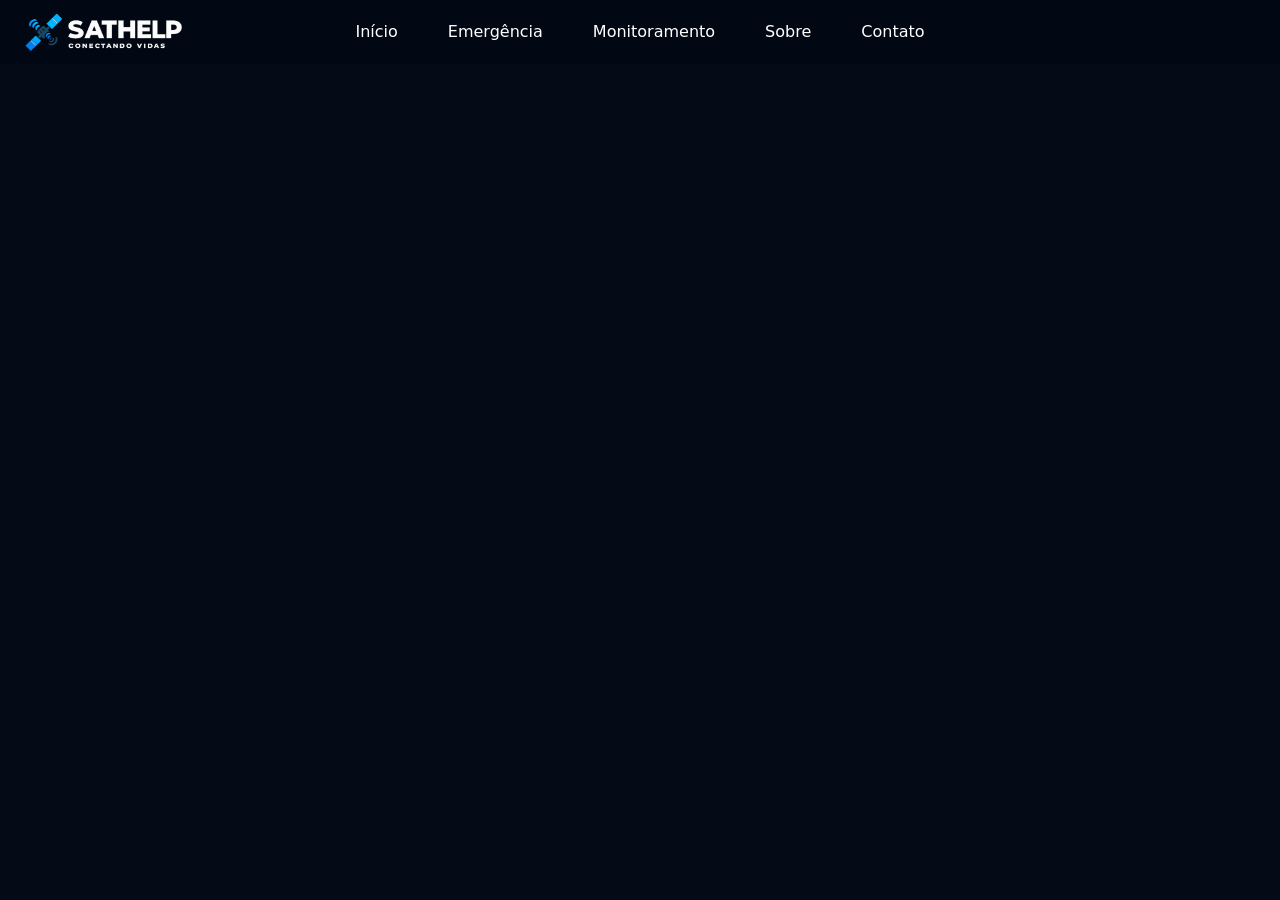
==== index.html @ 34e7726e "Primeiro commit, contendo a estrutura básica do site" ====
<!DOCTYPE html>
<html lang="pt">
<head>
	<meta charset="UTF-8">
	<meta http-equiv="X-UA-Compatible" content="IE=edge">
	<meta name="viewport" content="width=device-width, initial-scale=1.0">
	<link rel="preconnect" href="https://fonts.googleapis.com">
	<link rel="preconnect" href="https://fonts.gstatic.com" crossorigin>
	<link href="https://cdn.jsdelivr.net/npm/bootstrap@5.1.3/dist/css/bootstrap.min.css" rel="stylesheet">
	<link rel="stylesheet" href="https://cdn.jsdelivr.net/npm/bootstrap-icons@1.11.3/font/bootstrap-icons.css">
	<link href="css/style.css" rel="stylesheet">
	<link rel="icon" type="image/png" href="img/Satelite.png">
    <title>SatHelp</title>
</head>
<body>
    <header>
        <iframe src="menu.html" style="width:100%; height:70px; border:none;"></iframe>
    </header>
    <iframe name="conteudo" class="conteudo_index"></iframe>
</body>
</html>
---- css/style.css ----
/* ---------------------------- Configuração do menu ---------------------------- */

.body_menu {
    margin: 0;
    padding: 0;
    height: 70px;
    overflow: hidden;
}

.header_menu {
    display: flex;
    align-items: center; /* alinha verticalmente */
    justify-content: center; /* centraliza tudo */
    padding: 20px;
    background-color: #010713;
    position: relative; /* permite posicionar o logo */
}

.logo {
    position: absolute;
    left: 20px;
}

.logo img {
    width: 15%;
}

.navbar_menu {
    display: flex;
    gap: 50px; /* espaço entre os links */
    z-index: 10; /* garante que o menu fica acima do logo */
}

.navbar_menu a {
    color: white;
    text-decoration: none;
    font-weight: 500;
    text-align: center; /* centraliza o texto dentro do link */
}


/* ---------------------------- Configuração geral ---------------------------- */

body {
    margin: 0;
    padding: 0;
    height: 100vh;
    display: flex;
    flex-direction: column;
    background-color: #040A16;
}

.conteudo_index, .conteudo_contato, .conteudo_emergencia, .conteudo_monitoramento, .conteudo_sobre  { /* background das páginas */
    margin: 0px;
    width:100%;
    height:calc(100vh - 70px);
    border:none;
}

.conteudo_contato, .conteudo_emergencia, .conteudo_monitoramento, .conteudo_sobre  { /* background das páginas */
    background-color: #040A16;
}

iframe {
    display: block;
    margin: 0;
    padding: 0;
}

/* ---------------------------- Index ---------------------------- */


/* ---------------------------- Emergência ---------------------------- */


/* ---------------------------- Monitoramento ---------------------------- */


/* ---------------------------- Sobre ---------------------------- */


/* ---------------------------- Contato ---------------------------- */
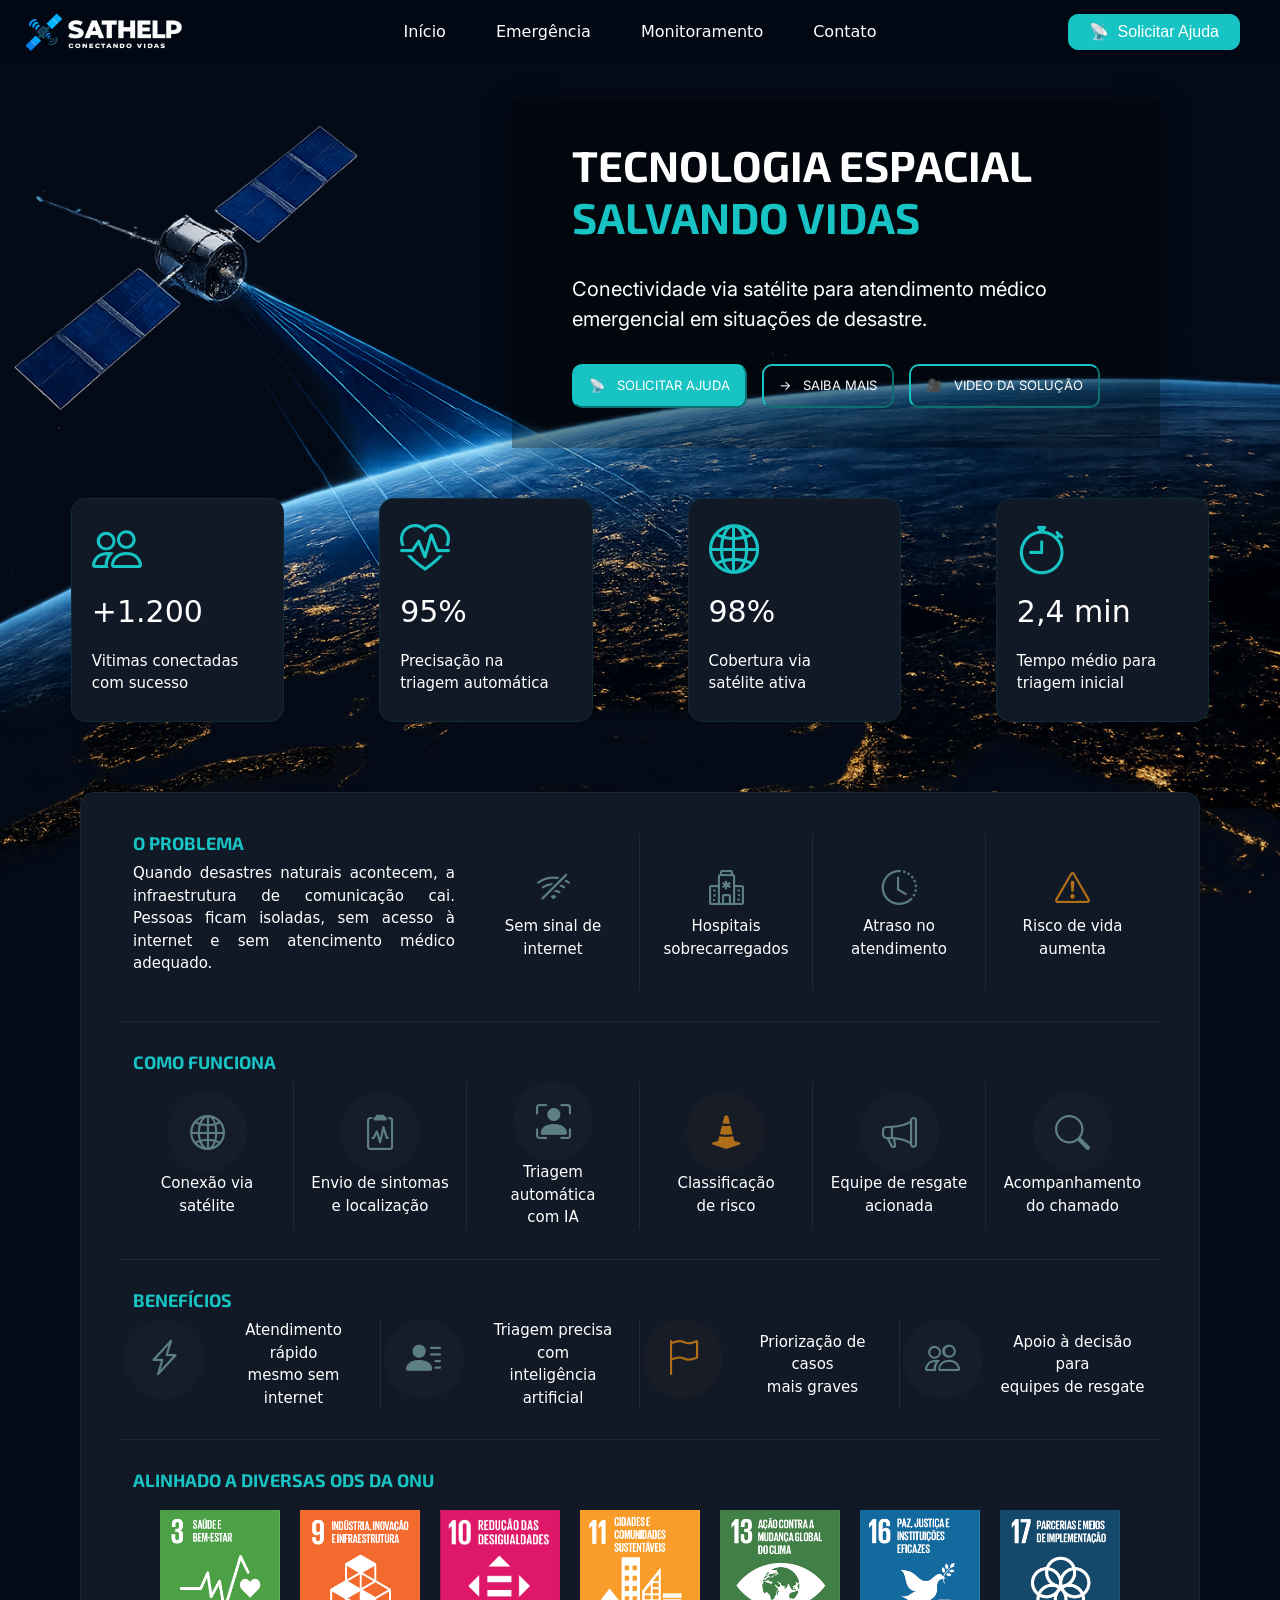
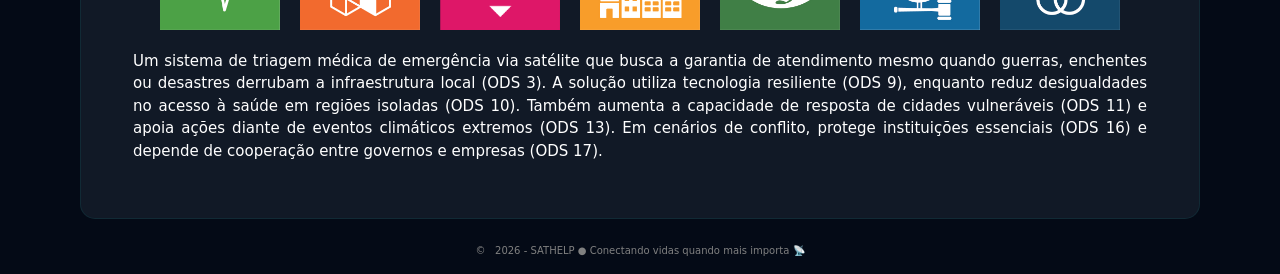
==== commit 71d431ce: "Conclusão do site" ====
--- a/index.html
+++ b/index.html
@@ -6,8 +6,10 @@
 	<meta name="viewport" content="width=device-width, initial-scale=1.0">
 	<link rel="preconnect" href="https://fonts.googleapis.com">
 	<link rel="preconnect" href="https://fonts.gstatic.com" crossorigin>
+	<link href="https://fonts.googleapis.com/css2?family=Exo+2:wght@300;400;600;700&display=swap" rel="stylesheet">
+	<link href="https://fonts.googleapis.com/css2?family=Inter:wght@300;400;600;700&display=swap" rel="stylesheet">
 	<link href="https://cdn.jsdelivr.net/npm/bootstrap@5.1.3/dist/css/bootstrap.min.css" rel="stylesheet">
-	<link rel="stylesheet" href="https://cdn.jsdelivr.net/npm/bootstrap-icons@1.11.3/font/bootstrap-icons.css">
+	<link rel="stylesheet" href="https://cdn.jsdelivr.net/npm/bootstrap-icons@1.11.4/font/bootstrap-icons.css">
 	<link href="css/style.css" rel="stylesheet">
 	<link rel="icon" type="image/png" href="img/Satelite.png">
     <title>SatHelp</title>
@@ -16,6 +18,157 @@
     <header>
         <iframe src="menu.html" style="width:100%; height:70px; border:none;"></iframe>
     </header>
-    <iframe name="conteudo" class="conteudo_index"></iframe>
+	<div class="conteudo conteudo_index">
+		<div class="caixa_index">
+			<div class="caixa_title_index">
+				<h1>
+					<span class="title_A">TECNOLOGIA ESPACIAL</span><br>
+					<span class="title_B">SALVANDO VIDAS</span>
+				</h1>
+				<p class="text_title">Conectividade via satélite para atendimento médico<br>emergencial em situações de desastre.</p>
+				<div class="botoes_index">
+					<button class="botao_azul botao_espaco"><a href="emergencia.html">&#128225; &nbsp; SOLICITAR AJUDA</a></button>
+					<button class="botao_transparente botao_espaco"><a href="#sobre_solucao">&#x2192; &nbsp; SAIBA MAIS</a></button>
+					<button class="botao_transparente"><a href="">&#x1F3A5; &nbsp; VIDEO DA SOLUÇÃO</a></button>
+				</div>
+			</div>
+		</div>
+		<div class="caixa row group_box_line_index">
+			<div class="col-md-2 box_line_index">
+				<i class="bi bi-people icon_index"></i>
+				<p class="big_p_index">+1.200</p>
+				<p class="little_p_index mb-0">Vitimas conectadas<br>com sucesso</p>
+			</div>
+			<div class="col-md-2 box_line_index">
+				<i class="bi bi-heart-pulse icon_index"></i>
+				<p class="big_p_index">95%</p>
+				<p class="little_p_index">Precisação na<br>triagem automática</p>
+			</div>
+			<div class="col-md-2 box_line_index">
+				<i class="bi bi-globe2 icon_index"></i>
+				<p class="big_p_index">98%</p>
+				<p class="little_p_index">Cobertura via<br>satélite ativa</p>
+			</div>
+			<div class="col-md-2 box_line_index">
+				<i class="bi bi-stopwatch icon_index"></i>
+				<p class="big_p_index">2,4 min</p>
+				<p class="little_p_index">Tempo médio para<br>triagem inicial</p>
+			</div>
+		</div>
+		<div class="container_sobre" id="sobre_solucao">
+			<div class="row">
+				<div class="col-md-4">
+					<h6>O PROBLEMA</h6>
+					<p class="text_sobre">Quando desastres naturais acontecem, a infraestrutura de comunicação cai. Pessoas ficam isoladas, sem acesso à internet e sem atencimento médico adequado.</p>
+				</div>
+				<div class="box_sobre col-md-2 line_v_sobre">
+					<i class="bi bi-wifi-off icon_sobre"></i>
+					<p class="p_sobre mb-0">Sem sinal de<br>internet</p>
+				</div>
+				<div class="box_sobre col-md-2 line_v_sobre">
+					<i class="bi bi-hospital icon_sobre"></i>
+					<p class="p_sobre mb-0">Hospitais<br>sobrecarregados</p>
+				</div>
+				<div class="box_sobre col-md-2 line_v_sobre">
+					<i class="bi bi-clock-history icon_sobre"></i>
+					<p class="p_sobre mb-0">Atraso no<br>atendimento</p>
+				</div>
+				<div class="box_sobre col-md-2">
+					<i class="bi bi-exclamation-triangle icon_sobre_warning"></i>
+					<p class="p_sobre mb-0">Risco de vida<br>aumenta</p>
+				</div>
+			</div>
+			<div class="line_h_sobre row">
+				<div class="col-md-4">
+					<h6>COMO FUNCIONA</h6>
+				</div>
+			</div>
+			<div class="row">
+				<div class="box_sobre col-md-2 line_v_sobre">
+					<i class="bi bi-globe2 icon_sobre icon_circle"></i>
+					<p class="p_sobre mb-0">Conexão via<br>satélite</p>
+				</div>
+				<div class="box_sobre col-md-2 line_v_sobre">
+					<i class="bi bi-clipboard2-pulse icon_sobre icon_circle"></i>
+					<p class="p_sobre mb-0">Envio de sintomas<br>e localização</p>
+				</div>
+				<div class="box_sobre col-md-2 line_v_sobre">
+					<i class="bi bi-person-bounding-box icon_sobre icon_circle"></i>
+					<p class="p_sobre mb-0">Triagem automática<br>com IA</p>
+				</div>
+				<div class="box_sobre col-md-2 line_v_sobre">
+					<i class="bi bi-cone-striped icon_sobre_warning icon_circle_warning"></i>
+					<p class="p_sobre mb-0">Classificação<br>de risco</p>
+				</div>
+				<div class="box_sobre col-md-2 line_v_sobre">
+					<i class="bi bi-megaphone icon_sobre icon_circle"></i>
+					<p class="p_sobre mb-0">Equipe de resgate<br>acionada</p>
+				</div>
+				<div class="box_sobre col-md-2">
+					<i class="bi bi-search icon_sobre icon_circle"></i>
+					<p class="p_sobre mb-0">Acompanhamento<br>do chamado</p>
+				</div>
+			</div>
+			<div class="line_h_sobre row">
+				<div class="col-md-4">
+					<h6>BENEFÍCIOS</h6>
+				</div>
+			</div>
+			<div class="row">
+				<div class="box_sobre icon_lateral col-md-1 icon_circle">
+					<i class="bi bi-lightning-charge"></i>
+				</div>
+				<div class="box_sobre col-md-2 line_v_sobre">
+					<p class="p_sobre mb-0">Atendimento rápido<br>mesmo sem internet</p>
+				</div>
+				<div class="box_sobre icon_lateral col-md-1 icon_circle">
+					<i class="bi bi-person-lines-fill"></i>
+				</div>
+				<div class="box_sobre col-md-2 line_v_sobre">
+					<p class="p_sobre mb-0">Triagem precisa com<br>inteligência artificial</p>
+				</div>
+				<div class="box_sobre icon_sobre_warning col-md-1 icon_circle_warning">
+					<i class="bi bi-flag"></i>
+				</div>
+				<div class="box_sobre col-md-2 line_v_sobre">
+					<p class="p_sobre mb-0">Priorização de casos<br>mais graves</p>
+				</div>
+				<div class="box_sobre icon_lateral col-md-1 icon_circle">
+					<i class="bi bi-people"></i>
+				</div>
+				<div class="box_sobre col-md-2">
+					<p class="p_sobre mb-0">Apoio à decisão para<br>equipes de resgate</p>
+				</div>
+			</div>
+			<div class="line_h_sobre row">
+				<div class="col-md-12">
+					<h6>ALINHADO A DIVERSAS ODS DA ONU</h6>
+				</div>
+				<div class="container_img col-md-12">
+					<img src="/img/ods03.png" alt="Imagem apresentando a ODS 03" width="120" height="120" class="img_sobre">
+					<img src="/img/ods09.png" alt="Imagem apresentando a ODS 09" width="120" height="120" class="img_sobre">
+					<img src="/img/ods10.png" alt="Imagem apresentando a ODS 10" width="120" height="120" class="img_sobre">
+					<img src="/img/ods11.png" alt="Imagem apresentando a ODS 11" width="120" height="120" class="img_sobre">
+					<img src="/img/ods13.png" alt="Imagem apresentando a ODS 13" width="120" height="120" class="img_sobre">
+					<img src="/img/ods16.png" alt="Imagem apresentando a ODS 16" width="120" height="120" class="img_sobre">
+					<img src="/img/ods17.png" alt="Imagem apresentando a ODS 17" width="120" height="120">
+				</div>
+				<div class="col-md-12">
+					<p class="text_sobre">Um sistema de triagem médica de emergência via satélite que busca a garantia de atendimento mesmo quando guerras, enchentes ou desastres derrubam a infraestrutura local (ODS 3). A solução utiliza tecnologia resiliente (ODS 9), enquanto reduz desigualdades no acesso à saúde em regiões isoladas (ODS 10). Também aumenta a capacidade de resposta de cidades vulneráveis (ODS 11) e apoia ações diante de eventos climáticos extremos (ODS 13). Em cenários de conflito, protege instituições essenciais (ODS 16) e depende de cooperação entre governos e empresas (ODS 17).</p>
+				</div>
+			</div>
+		</div>
+		<footer>
+			<br>
+			<p class="p_footer">&#x00A9; &nbsp; 2026 - SATHELP &#x25CF; Conectando vidas quando mais importa &#128225;</p>
+		</footer>
+	</div>
+	<script>
+		/* Responsável por trocar a cor e texto do botão que aparece no cabeçalho */
+		const iframe = document.querySelector("header iframe");
+		iframe.onload = () => {
+			iframe.contentWindow.postMessage({ color: "blue" }, "*");
+		};
+	</script>
 </body>
 </html>
--- a/css/style.css
+++ b/css/style.css
@@ -7,8 +7,31 @@
     overflow: hidden;
 }
 
+.header_menu, .navbar_menu {  /* display flex */
+    display: flex;
+}
+
+.avatar-status, .text-status {  /* display inline */
+    display: inline;
+}
+
+.navbar_menu a, .btn-blue, .btn-red, .btn-blue:hover, .user-name {  /* fonte de cor branca */
+    color: white;
+}
+
+.avatar-status, .user-function {  /* fonte de cor cinza */
+    color: grey;
+}
+
+.navbar_menu a, .btn-transparent { /* centraliza o texto */
+    text-align: center; 
+}
+
+#menuButton, .btn-menu, .botao_enviar { /* Fonte-family google fonts */
+    font-family: "Inter", sans-serif;
+}
+
 .header_menu {
-    display: flex;
     align-items: center; /* alinha verticalmente */
     justify-content: center; /* centraliza tudo */
     padding: 20px;
@@ -26,57 +49,836 @@
 }
 
 .navbar_menu {
-    display: flex;
     gap: 50px; /* espaço entre os links */
     z-index: 10; /* garante que o menu fica acima do logo */
 }
 
 .navbar_menu a {
-    color: white;
     text-decoration: none;
     font-weight: 500;
-    text-align: center; /* centraliza o texto dentro do link */
-}
-
+}
+
+.navbar_menu a:hover {
+    color: #17C3C3;
+}
+
+#menuButton {
+    position: absolute;
+    right: 40px;
+    padding: 5px 20px;
+    border-radius: 10px;
+}
+
+.btn-menu, .btn-transparent {
+    background-color: transparent;
+    border: none;
+}
+
+.btn-blue {
+    background-color: #17C3C3;
+    border: 1px solid #17C3C3;
+}
+
+.btn-blue:hover, .btn-red {
+    background-color: #E11F28;
+    border: 1px solid #E11F28;
+}
+
+.btn-red:hover {
+    background-color: #460606;
+    border: 1px solid #460606;
+}
+
+.avatar-status {
+    margin-right: 10px;
+    font-size: 20px;
+    align-self: center;
+}
+
+.text-status {
+    line-height: 1;
+}
+
+.user-name {
+    font-size: 15px;
+    white-space: nowrap;
+}
+
+.user-function {
+    font-size: 10px;
+}
 
 /* ---------------------------- Configuração geral ---------------------------- */
 
-body {
+body, iframe {
     margin: 0;
     padding: 0;
+}
+
+body {
     height: 100vh;
     display: flex;
     flex-direction: column;
+    overflow-x: hidden;
+}
+
+.conteudo_index, .conteudo_contato, .conteudo_emergencia, .conteudo_monitoramento, .conteudo_sobre { /* background das páginas */
+    margin: 0 auto;
+    width: 100%;
+    height: auto;
+    border: none;
+}
+
+body, .conteudo_contato, .conteudo_emergencia, .conteudo_monitoramento, .conteudo_sobre  { /* background das páginas */
     background-color: #040A16;
 }
 
-.conteudo_index, .conteudo_contato, .conteudo_emergencia, .conteudo_monitoramento, .conteudo_sobre  { /* background das páginas */
-    margin: 0px;
-    width:100%;
-    height:calc(100vh - 70px);
-    border:none;
-}
-
-.conteudo_contato, .conteudo_emergencia, .conteudo_monitoramento, .conteudo_sobre  { /* background das páginas */
-    background-color: #040A16;
+.form-control, .form-check-input, .form-control:focus, .botao_enviar, .botao_enviar:hover {  /* fonte de cor branca */
+    color: white;
+}
+
+.p_footer, ::placeholder { /* fonte de tamanho 10px */
+    font-size: 10px;
 }
 
 iframe {
     display: block;
-    margin: 0;
-    padding: 0;
+}
+
+.p_footer {
+    text-align: center;
+    color: grey;
+}
+
+.form-control, .form-check-input {
+    background-color: #053a3a33;
+    border: none;
+    border: 1px solid #053a3a5f;
+}
+
+.form-control:focus {
+    background-color: rgba(255, 255, 255, 0.1);
+}
+
+.botao_enviar {
+    border-color: #17C3C3;
+    background-color: rgba(23, 195, 195, 0.3);
+    padding: 10px 15px;
+    border-radius: 10px;
+}
+
+.botao_enviar:hover {
+    background-color: #001538;
+    border-color: #001538;
+}
+
+.row {  /* !important para forçar o navegador a considerar o CSS e não o Bootstrap */
+    margin-left: 0 !important; 
+    margin-right: 0 !important;
 }
 
 /* ---------------------------- Index ---------------------------- */
 
+.conteudo_index {
+    background-image: url("../img/bkg_index.png");
+    background-repeat: no-repeat;      /* Evita repetição */
+    background-size: cover;            /* Ajusta para cobrir todo o elemento */
+    background-position: center;       /* Centraliza a imagem */
+    background-attachment: fixed;      /* Fixa a imagem no scroll */
+}
+
+.caixa_index {
+    display: flex;
+    justify-content: flex-end;
+    margin: 30px 120px 50px auto;
+}
+
+.caixa_title_index {
+    background: rgba(0, 0, 0, 0.4);
+    padding: 40px 60px;
+    box-shadow: 0 8px 32px rgba(0, 0, 0, 0.30); /* sombra difusa */
+}
+
+.title_A, .title_B {
+    font-size: 43px;
+    font-family: "Exo 2", sans-serif;
+    font-weight: bold;
+}
+
+.title_A, .text_title, .botao_azul:hover, .botao_transparente:hover, .botao_azul a:hover, .botao_transparente a:hover, button a, #menuButton a, .big_p_index, .little_p_index { /* */
+    color: white;
+}
+
+.title_B, .icon_index { /* */
+    color: #17C3C3;
+}
+
+.text_title, .botao_azul, .botao_transparente { /* Fonte-family google fonts */
+    font-family: "Inter", sans-serif;
+}
+
+.little_p_index { 
+    font-size: 15px;
+}
+
+.text_title {
+    margin: 30px 0;
+    font-size: 20px;
+}
+
+.botao_azul, .botao_transparente {
+    border-color: #17C3C3;
+    padding: 10px 15px;
+    border-radius: 10px;
+    font-size: 13px;
+}
+
+.botao_azul {
+    background-color: #17C3C3;
+}
+
+.botao_espaco {
+    margin-right: 10px;
+}
+
+.botao_azul:hover, .botao_transparente:hover, .botao_azul a:hover, .botao_transparente a:hover {
+    background-color: #001538;
+    border-color: #001538;
+}
+
+.botao_transparente {
+    background-color: transparent;
+}
+
+button a, #menuButton a {
+    text-decoration: none;
+}
+
+.icon_index {
+    font-size: 50px;   
+}
+
+.big_p_index {
+    font-size: 30px;
+}
+
+.group_box_line_index {
+    margin: 10px auto;
+    justify-content: center;
+    gap:95px;
+}
+
+.box_line_index {
+    padding: 15px 20px 10px;
+    background-color: #111926;
+    margin-bottom: 20px;
+    border: 1px solid #17c3c319;
+    border-radius: 15px;
+}
+
+.box_line_index:hover {
+    background-color: #034646;
+}
+
+/* ---------------------------- Sobre ---------------------------- */
+
+.container_sobre {
+    padding: 40px;
+    background-color: #111926;
+    margin: 50px 80px 0;
+    border: 1px solid #17c3c319;
+    border-radius: 15px;
+}
+
+h6 {
+    color: #17C3C3;
+    font-size: 18px;
+    font-family: "Exo 2", sans-serif;
+    font-weight: bold;
+}
+
+.box_sobre, .text_sobre {
+    font-size: 15px;
+}
+
+.text_sobre {
+    text-align: justify;
+}
+
+.text_sobre, .p_sobre {
+    color: white;
+}
+
+.box_sobre {
+    display: flex;
+    flex-direction: column;
+    justify-content: center;
+    text-align: center;
+}
+
+.icon_circle, .icon_circle_warning {
+    display: flex;
+    align-items: center;   /* alinha verticalmente */
+    justify-content: center; /* centraliza horizontalmente */
+    height: 100%; /* garante alinhamento com o texto ao lado */
+    width: 80px;              /* tamanho do círculo */
+    height: 80px;
+    border-radius: 50%;       /* transforma em círculo */
+    margin: 0 auto;           
+}
+
+.icon_circle {
+    background-color: rgba(128, 128, 128, 0.04);
+}
+
+.icon_circle_warning {
+    background-color: rgba(176, 110, 24, 0.04);
+}
+
+.icon_lateral {
+    font-size: 40px;
+}
+
+.icon_sobre, .icon_lateral {
+    font-size: 35px;
+    color: #92c7c794;
+}
+
+.icon_sobre_warning {
+    font-size: 35px;
+    color: #B06E18;
+}
+
+.container_img {
+    margin: 10px 0 20px;
+    text-align: center;
+}
+
+.img_sobre {
+    margin-right: 15px;
+}
+
+.line_h_sobre {
+    border-top: 1px solid rgba(128, 128, 128, 0.15);
+    margin-top: 30px;
+    padding-top: 30px;
+}
+
+.line_v_sobre {
+    border-right: 1px solid rgba(128, 128, 128, 0.15);
+}
 
 /* ---------------------------- Emergência ---------------------------- */
 
+.dashboard_emergencia {  /* !important para forçar o navegador a considerar o CSS e não o Bootstrap */
+    margin-left: 0 !important;
+    margin-right: 0 !important;
+    padding-left: 0 !important;
+    padding-right: 0 !important;
+    gap: 10px;
+}
+
+.dashboard_emergencia, .box_title_emergencia, .icon_emergencia_red, .icon_bombeiros, .box_sintomas, .card_sintoma { /* Display flex*/
+    display: flex;
+}
+
+.dashboard_emergencia, .box_sintomas {  /* Flex-wrap */
+    flex-wrap: wrap;
+}
+
+.dashboard_emergencia, .line_title_emergencia, .box_title_emergencia, .icon_emergencia_red, .icon_bombeiros, .card_sintoma { /* Justify-content center - centraliza horizontalmente */
+    justify-content: center;
+}
+
+.card_sintoma, .icons_satelite_emergencia, .status_satelite_emergencia { /* Text align center*/
+    text-align: center;
+}
+
+.title_emergencia, .p_emergencia, .status_importante_emergencia, .botao_gps:hover, .card_sintoma, .box_nivel_dor, .botao_enviar_ajuda, .botao_enviar_ajuda:hover, .status_satelite_emergencia { /* fonte de cor branca */
+    color: white;
+}
+
+.title_form_emergencia, .title_satelite_emergencia, .botao_gps, .card_sintoma:has(input:checked):hover, .big_icon_azul { /* fonte de cor azul */
+    color: #17C3C3;
+}
+
+.title_importante_emergencia, .info_bombeiros, .icon_emergencia_red, .icon_bombeiros { /* fonte de cor vermelha */
+    color: red;
+}
+
+.titulo_label_emergencia, .p_form_emergencia, .dor-texto, .icon_claro {
+    color: grey;
+}
+
+.title_emergencia, .botao_gps, .box_nivel_dor, .botao_enviar_ajuda { /* Fonte-family google fonts */
+    font-family: "Inter", sans-serif;
+}
+
+.dados_emergencia, .satelite_emergencia, .importante_emergencia, .info_bombeiros, .botao_gps, .card_sintoma, .botao_enviar_ajuda { /* Curvatura de borda 10px */
+    border-radius: 10px;
+}
+
+.title_emergencia, .title_form_emergencia , .titulo_label_emergencia, .title_satelite_emergencia, .title_importante_emergencia {
+    font-weight: bold;
+}
+
+.line_title_emergencia, input[type="range"] {
+    margin: 20px 0;
+}
+
+.box_title_emergencia, .card_sintoma { /* Flex column */
+    flex-direction: column;
+}
+
+.icon_emergencia_red, .icon_bombeiros {
+    align-items: center;   /* alinha verticalmente */ 
+    margin: 0 auto; 
+}
+
+.icon_bombeiros {
+    height: 100%; /* garante alinhamento com o texto ao lado */
+}
+
+.box_nivel_dor, input[type="range"], .botao_enviar_ajuda {
+    width: 100%;
+}
+
+.icon_emergencia_red { 
+    font-size: 40px;
+}
+
+.title_emergencia {
+    font-size: 25px;
+}
+
+.p_emergencia, .titulo_label_emergencia, .p_form_emergencia, .dor-texto { /* Tamanho de fonte 10px */
+    font-size: 10px;
+}
+
+.botao_gps, .card_sintoma, .info_bombeiros  { /* Tamanho de fonte 12px */
+    font-size: 12px;
+}
+
+.bi-placeholder::placeholder {          /* colocar icon no placeholder */
+    font-family: "bootstrap-icons";
+}
+
+.dados_emergencia .row > [class*="col-"] {
+    flex: 1;
+}
+
+.dados_emergencia, .satelite_emergencia, .importante_emergencia {
+    padding: 30px;
+    margin: 30px;
+}
+
+.info_bombeiros {
+    padding: 10px;
+}
+
+.dados_emergencia, .satelite_emergencia {
+    background-color: rgba(5, 13, 35, 0.4);
+    border: 1px solid rgba(5, 13, 35, 0.9);
+}
+
+.importante_emergencia, .info_bombeiros {
+    background-color: rgb(105, 24, 31, 0.2);
+    border: 1px solid rgb(105, 24, 31, 0.5);
+}
+
+.title_form_emergencia , .titulo_label_emergencia, .title_satelite_emergencia, .title_importante_emergencia {
+    font-family: "Exo 2", sans-serif;
+}
+
+.title_form_emergencia, .title_satelite_emergencia, .title_importante_emergencia, .status_importante_emergencia {
+    font-size: 15px;
+}
+
+.title_section_form {
+    border-top: 1px solid rgba(128, 128, 128, 0.15);
+    margin-top: 30px;
+}
+
+.botao_gps {
+    border-color: #17C3C3;
+    background-color: rgba(23, 195, 195, 0.3);
+    padding: 6px 10px;
+}
+
+.botao_gps:hover {
+    background-color: #001538;
+    border-color: #001538;
+}
+
+.container_botao_gps {
+    align-content: end;
+}
+
+.box_sintomas {
+    gap: 5px;
+}
+
+.line_dados {
+    margin-bottom: 5px;
+}
+
+.card_sintoma {
+    background: rgba(5, 58, 58, 0.2);
+    border: 1px solid #053a3a5f;
+    padding: 5px 10px;
+    cursor: pointer;
+}
+
+.card_sintoma:hover {
+    background-color: #001538;
+}
+
+.card_sintoma:has(input:checked) {
+    background-color: rgba(23, 195, 195, 0.4);
+}
+
+.card_sintoma input {
+    display: none;
+}
+
+input[type="range"] {
+    -webkit-appearance: none;  /* Desabilitar a personalização padrão do item */
+    background: linear-gradient(to right, #2ecc71, #f39c12, #e74c3c);
+    height: 10px;
+    border-radius: 5px;
+}
+
+input[type="range"]::-webkit-slider-thumb {    /* Estilização da bolinha que fica no range */
+    background-color: white;
+    -webkit-appearance: none;  /* Desabilitar a personalização padrão do item */
+    width: 22px;
+    height: 22px;
+    border-radius: 50%;
+    cursor: pointer;
+    border: 2px solid #040A16;
+}
+
+.dor-texto {
+    text-align: end;
+}
+
+.botao_enviar_ajuda {
+    margin-top: 20px;
+    border-color: #17C3C3;
+    background-color: rgba(23, 195, 195, 0.3);
+    padding: 10px 15px;
+}
+
+.botao_enviar_ajuda:hover {
+    background-color: #001538;
+    border-color: #001538;
+}
+
+.icons_satelite_emergencia {
+    font-size: 60px;
+    margin-bottom: 10px;
+}
+
+.big_icon_azul {
+    margin-right: 50px;
+}
+
+.big_icon_verde {
+    color: #03B79C;
+}
+
+.icon_verde {
+    color: #077C3D;
+}
+
+.spinner-border {
+    color: #b06e186f;
+}
+
+.status_satelite_emergencia {
+    font-size: 14px;
+    border-bottom: 1px solid rgba(128, 128, 128, 0.15);
+    padding-bottom: 30px;
+    margin-bottom: 30px;
+}
 
 /* ---------------------------- Monitoramento ---------------------------- */
 
-
-/* ---------------------------- Sobre ---------------------------- */
-
-
-/* ---------------------------- Contato ---------------------------- */+.dashboard_monitoramento {  /* !important para forçar o navegador a considerar o CSS e não o Bootstrap */
+    margin: 0 40px;
+}
+
+.line_title_monitoramento, .box_title_monitoramento, .icon_card_azul_monitoramento, .icon_card_vermelho_monitoramento, .icon_card_verde_monitoramento, .icon_card_amarelo_monitoramento, .seta_table_monitoramento, .table_monitoramento, .line_divisao_casos, .icon_table_monitoramento_vermelho, .icon_table_monitoramento_verde, .icon_table_monitoramento_amarelo { /* Justify-content center - centraliza horizontalmente */
+    justify-content: center;
+}
+
+.box_title_monitoramento, .legenda_map, .map_ocorrencia, .icon_card_azul_monitoramento, .icon_card_vermelho_monitoramento, .icon_card_verde_monitoramento, .icon_card_amarelo_monitoramento, .seta_table_monitoramento, .table_monitoramento, .icon_table_monitoramento_vermelho, .icon_table_monitoramento_verde, .icon_table_monitoramento_amarelo, .box_card { /* Display flex*/
+    display: flex;
+}
+
+.legenda_map {
+    margin-top: auto;
+    margin-bottom: 15px;
+    gap: 10px;
+}
+
+.box_title_monitoramento, .map_ocorrencia, .icon_card_azul_monitoramento, .icon_card_vermelho_monitoramento, .icon_card_verde_monitoramento, .icon_card_amarelo_monitoramento, .seta_table_monitoramento, .table_monitoramento, .icon_table_monitoramento_vermelho, .icon_table_monitoramento_verde, .icon_table_monitoramento_amarelo { /* Flex column */
+    flex-direction: column;
+}
+
+.icon_monitoramento, .icon_align, .icon_card_azul_monitoramento, .icon_card_vermelho_monitoramento, .icon_card_verde_monitoramento, .icon_card_amarelo_monitoramento, .box_card {
+    align-items: center;   /* alinha verticalmente */ 
+    margin: 0 auto; 
+}
+
+.icon_monitoramento, .title_monitoramento, .p_monitoramento, .numero_card_azul_monitoramento, .numero_card_vermelho_monitoramento, .numero_card_amarelo_monitoramento, .numero_card_verde_monitoramento, .info_card_azul_monitoramento, .info_card_vermelho_monitoramento, .info_card_amarelo_monitoramento, .info_card_verde_monitoramento, .case_table_monitoramento, .tipo_table_monitoramento, .gravidade_table_monitoramento, .time_table_monitoramento, .estado_table_monitoramento_vermelho, .estado_table_monitoramento_verde, .estado_table_monitoramento_amarelo, .seta_table_monitoramento, .p_mapa { /* texto na cor branca*/
+    color: white;
+}
+
+.title_card_azul_monitoramento, .p_card_azul_monitoramento, .icon_card_azul_monitoramento { /* texto na cor azul*/
+    color: #17C3C3;
+}
+
+.line_map_monitoramento, .map_ocorrencia, .card_azul_monitoramento, .card_vermelho_monitoramento, .card_amarelo_monitoramento, .card_verde_monitoramento, .table_border {
+    border-radius: 10px;
+}
+
+.line_map_monitoramento {
+    margin: 5px;
+}
+
+.card_azul_monitoramento, .card_vermelho_monitoramento, .card_amarelo_monitoramento, .card_verde_monitoramento {
+    padding: 15px;
+}
+
+.card_espaco {
+    flex: 0 0 calc(25% - 20px);   /* 25% menos a margem */
+    max-width: calc(25% - 20px);
+    margin-right: 20px;
+}
+
+.card_azul_monitoramento {
+    background-color: rgba(23, 195, 195, 0.1);
+    border: 1px solid rgba(23, 195, 195, 0.5);
+}
+
+.line_map_monitoramento {
+    background-color: rgba(9, 17, 30, 0.8);
+    border: 1px solid rgba(4, 10, 22, 0.9);
+}
+
+.title_card_verde_monitoramento, .p_card_verde_monitoramento, .icon_card_verde_monitoramento, .icon_table_monitoramento_verde, .circle_verde { /* texto na cor verde*/
+    color: #2E6E3B;
+}
+
+.card_verde_monitoramento {
+    background-color: rgba(32, 87, 51, 0.1);
+    border: 1px solid rgba(32, 87, 51, 0.5);
+}
+
+.estado_table_monitoramento_verde {
+    background-color: rgba(32, 87, 51, 0.08);
+    border: 1px solid rgba(32, 87, 51, 0.1);
+}
+
+.title_card_vermelho_monitoramento, .p_card_vermelho_monitoramento, .icon_card_vermelho_monitoramento, .icon_table_monitoramento_vermelho, .circle_vermelho { /* texto na cor vermelha*/
+    color: red;
+}
+
+.card_vermelho_monitoramento {
+    background-color: rgba(255, 0, 0, 0.1);
+    border: 1px solid rgba(255, 0, 0, 0.5);
+}
+
+.estado_table_monitoramento_vermelho {
+    background-color: rgba(255, 0, 0, 0.08);
+    border: 1px solid rgba(255, 0, 0, 0.1);
+}
+
+.estado_table_monitoramento_vermelho, .estado_table_monitoramento_verde, .estado_table_monitoramento_amarelo, .p_end, .time_table_monitoramento {
+    text-align: end;
+}
+
+.time_table_monitoramento {
+    margin-right: 15px;
+}
+
+.estado_table_monitoramento_vermelho, .estado_table_monitoramento_verde, .estado_table_monitoramento_amarelo, .p_mapa {
+    border-radius: 5px;
+    padding: 3px 15px;
+}
+
+.title_card_amarelo_monitoramento, .p_card_amarelo_monitoramento, .icon_card_amarelo_monitoramento, .icon_table_monitoramento_amarelo, .circle_amarelo { /* texto na cor amarela*/
+    color: #B06E18;
+}
+
+.card_amarelo_monitoramento {
+    background-color: rgba(176, 110, 24, 0.1);
+    border: 1px solid rgba(176, 110, 24, 0.5);
+}
+
+.estado_table_monitoramento_amarelo {
+    background-color: rgba(176, 110, 24, 0.08);
+    border: 1px solid rgba(176, 110, 24, 0.1);
+}
+
+.p_mapa, .table_border {
+    background-color: rgba(4, 10, 22, 0.6);
+    border: 1px solid rgba(4, 10, 22, 0.8);
+}
+
+.icon_monitoramento, .icon_card_azul_monitoramento, .icon_card_vermelho_monitoramento, .icon_card_verde_monitoramento, .icon_card_amarelo_monitoramento { 
+    font-size: 40px;
+}
+
+.p_monitoramento, .p_mapa { /* Tamanho de fonte 10px */
+    font-size: 10px;
+}
+
+.title_monitoramento, .title_card_azul_monitoramento, .title_card_vermelho_monitoramento, .title_card_verde_monitoramento, .title_card_amarelo_monitoramento, .p_card_azul_monitoramento, .p_card_vermelho_monitoramento, .p_card_verde_monitoramento, .p_card_amarelo_monitoramento, .numero_card_azul_monitoramento, .numero_card_vermelho_monitoramento, .numero_card_verde_monitoramento, .numero_card_amarelo_monitoramento, .info_card_azul_monitoramento, .info_card_vermelho_monitoramento, .info_card_amarelo_monitoramento, .info_card_verde_monitoramento { /* Fonte-family google fonts */
+    font-weight: bold;
+}
+
+.p_card_azul_monitoramento, .p_card_vermelho_monitoramento, .p_card_verde_monitoramento, .p_card_amarelo_monitoramento, .estado_table_monitoramento_vermelho, .estado_table_monitoramento_verde, .estado_table_monitoramento_amarelo, .time_table_monitoramento, .case_table_monitoramento, .tipo_table_monitoramento, .gravidade_table_monitoramento { /* Tamanho de fonte 12px */
+    font-size: 12px;
+}
+
+.title_monitoramento, .icon_table_monitoramento_vermelho, .icon_table_monitoramento_verde, .icon_table_monitoramento_amarelo {  /* Tamanho de fonte 25px */ 
+    font-size: 25px;
+}
+
+.info_card_azul_monitoramento, .info_card_vermelho_monitoramento, .info_card_amarelo_monitoramento, .info_card_verde_monitoramento {  /* Tamanho de fonte 20px */ 
+    font-size: 20px;
+}
+
+.title_card_azul_monitoramento, .title_card_vermelho_monitoramento, .title_card_verde_monitoramento, .title_card_amarelo_monitoramento { /* Tamanho de fonte 15px */
+    font-size: 15px;
+}
+
+.title_monitoramento, .title_card_azul_monitoramento, .title_card_vermelho_monitoramento, .title_card_verde_monitoramento, .title_card_amarelo_monitoramento { /* Fonte-family google fonts */
+    font-family: "Inter", sans-serif;
+}
+
+.numero_card_azul_monitoramento, .numero_card_vermelho_monitoramento, .numero_card_verde_monitoramento, .numero_card_amarelo_monitoramento { /* Fonte-family google fonts */
+    font-family: "Exo 2", sans-serif;
+    font-size: 40px;
+}
+
+.line_title_monitoramento {
+    margin: 20px 0;
+}
+
+.table_map {
+    padding: 0 30px 20px;
+}
+
+.circle {
+  width: 40px;
+  height: 40px;
+  border-radius: 100%;
+  display: flex;
+  align-items: center;
+  justify-content: center;
+  font-weight: bold;
+  background: conic-gradient(#2E6E3B 98%, transparent); /* parte preenchida */
+  mask: radial-gradient(circle, transparent 40%, black 61%); /* deixa o centro vazio */
+}
+
+.map_ocorrencia {
+    background-image: url("../img/map.png");
+    background-repeat: no-repeat;      /* Evita repetição */
+    background-size: 100%;
+    background-position: center;       /* Centraliza a imagem */
+}
+
+.line_divisao_casos {
+    border-bottom: 1px solid rgba(128, 128, 128, 0.15);
+}
+
+.table_border {
+    border: 1px solid rgba(128, 128, 128, 0.15);
+    padding: 10px 20px;
+}
+
+.card_azul_monitoramento:hover, .card_vermelho_monitoramento:hover, .card_amarelo_monitoramento:hover, .card_verde_monitoramento:hover {
+    background-color: transparent;
+}
+
+.case_registro:hover {
+    background-color: rgba(0, 0, 0, 0.2);
+}
+
+/* ---------------------------- Contato ---------------------------- */
+
+.title_contato, .form-check-label, .cont_caracteres, .p_title_contato {
+    color: white;
+}
+
+.icon_contato, .titulo_label_contato {
+    color: #17C3C3;
+}
+
+.title_contato, .titulo_label_contato {
+    font-weight: bold;
+}
+
+.title_contato {
+    font-size: 25px;
+    font-family: "Inter", sans-serif;
+}
+
+.p_title_contato, .cont_caracteres {
+    font-size: 10px;
+}
+
+.icon_contato, .line_title_contato, .box_title_contato, .container_contato, .container_botao_contato {
+    display: flex;
+}
+
+.icon_contato, .line_title_contato, .box_title_contato { /* centraliza horizontalmente */
+    justify-content: center; 
+}
+
+.icon_contato, .container_contato { /* alinha verticalmente */
+    align-items: center;     
+}
+
+.icon_contato {
+    font-size: 40px;
+    height: 100%; /* garante alinhamento com o texto ao lado */
+    margin: 0 auto;  
+}
+
+.line_title_contato {
+    margin: 20px 0;
+}
+
+.box_title_contato, .container_contato {
+    flex-direction: column;
+}
+
+.container_contato {
+    padding: 10px 0;
+}
+
+.forms_contato {
+    width: 100%;
+    max-width: 700px;         /* largura máxima do formulário */
+}
+
+.my_forms_contato {
+    margin-top: 2px;
+}
+
+.titulo_label_contato {
+    font-size: 15px;
+}
+
+.container_botao_contato {
+    justify-content: flex-end;
+}
+
+.cont_caracteres {
+    text-align: end;
+    margin-top: 10px;
+}
